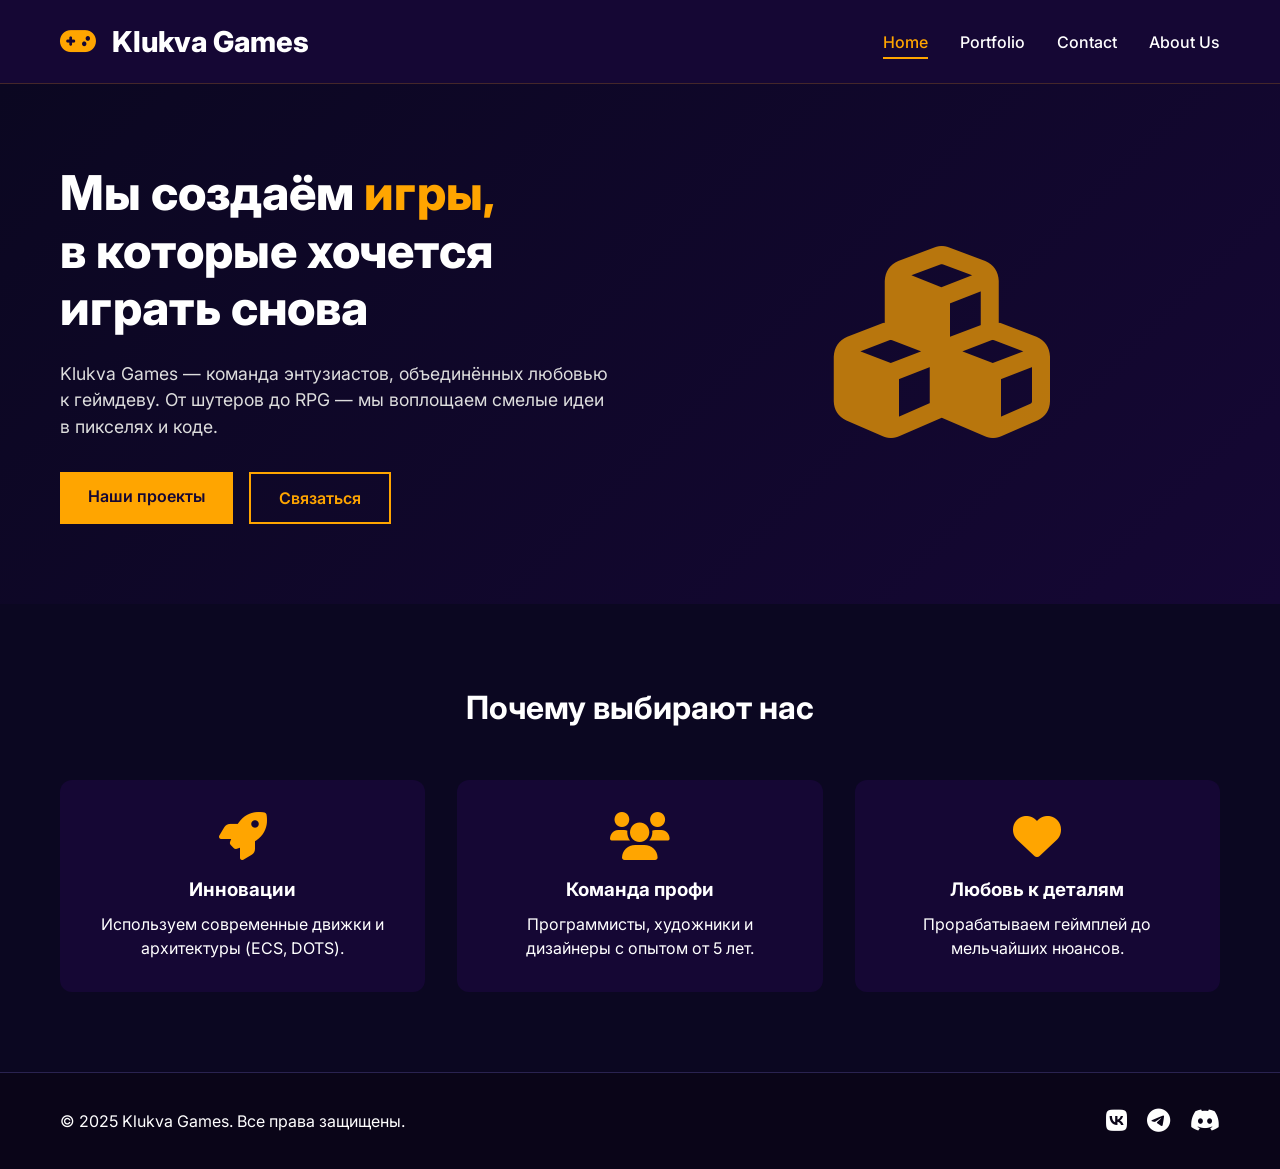
==== index.html @ 4b92cf93 "Add Maket" ====
<!DOCTYPE html>
<html lang="ru">
<head>
    <meta charset="UTF-8">
    <meta name="viewport" content="width=device-width, initial-scale=1.0">
    <title>Klukva Games | Разработка игр</title>
    <link rel="stylesheet" href="https://cdnjs.cloudflare.com/ajax/libs/font-awesome/6.0.0-beta3/css/all.min.css">
    <link href="https://fonts.googleapis.com/css2?family=Inter:wght@400;500;600;700;800&display=swap" rel="stylesheet">
    <link rel="stylesheet" href="style.css">
</head>
<body>
    <header>
        <div class="container header-container">
            <div class="logo">
                <i class="fas fa-gamepad"></i> Klukva Games
            </div>
            <nav>
                <ul>
                    <li><a href="index.html" class="active">Home</a></li>
                    <li><a href="portfolio.html">Portfolio</a></li>
                    <li><a href="contact.html">Contact</a></li>
                    <li><a href="about.html">About Us</a></li>
                </ul>
            </nav>
            <div class="mobile-menu">
                <i class="fas fa-bars"></i>
            </div>
        </div>
    </header>

    <main>
        <section id="hero">
            <div class="container hero-grid">
                <div class="hero-content">
                    <h1>Мы создаём <span>игры,</span><br>в которые хочется играть снова</h1>
                    <p>Klukva Games — команда энтузиастов, объединённых любовью к геймдеву. От шутеров до RPG — мы воплощаем смелые идеи в пикселях и коде.</p>
                    <div class="hero-buttons">
                        <a href="portfolio.html" class="btn btn-primary">Наши проекты</a>
                        <a href="contact.html" class="btn btn-secondary">Связаться</a>
                    </div>
                </div>
                <div class="hero-image">
                    <i class="fas fa-cubes"></i>
                </div>
            </div>
        </section>

        <section id="features">
            <div class="container">
                <h2>Почему выбирают нас</h2>
                <div class="features-grid">
                    <div class="feature-card">
                        <i class="fas fa-rocket"></i>
                        <h3>Инновации</h3>
                        <p>Используем современные движки и архитектуры (ECS, DOTS).</p>
                    </div>
                    <div class="feature-card">
                        <i class="fas fa-users"></i>
                        <h3>Команда профи</h3>
                        <p>Программисты, художники и дизайнеры с опытом от 5 лет.</p>
                    </div>
                    <div class="feature-card">
                        <i class="fas fa-heart"></i>
                        <h3>Любовь к деталям</h3>
                        <p>Прорабатываем геймплей до мельчайших нюансов.</p>
                    </div>
                </div>
            </div>
        </section>
    </main>

    <footer>
        <div class="container">
            <p>&copy; 2025 Klukva Games. Все права защищены.</p>
            <div class="social">
                <a href="#"><i class="fab fa-vk"></i></a>
                <a href="#"><i class="fab fa-telegram"></i></a>
                <a href="#"><i class="fab fa-discord"></i></a>
            </div>
        </div>
    </footer>

    <script>
        // Мобильное меню (простое переключение)
        const menuBtn = document.querySelector('.mobile-menu');
        const navUl = document.querySelector('nav ul');
        menuBtn.addEventListener('click', () => {
            navUl.classList.toggle('show');
        });
    </script>
</body>
</html>
---- style.css ----
/* ========== Базовые настройки ========== */
* {
    margin: 0;
    padding: 0;
    box-sizing: border-box;
}

body {
    font-family: 'Inter', sans-serif;
    background-color: #0B0721;
    color: #fff;
    line-height: 1.5;
}

.container {
    max-width: 1200px;
    margin: 0 auto;
    padding: 0 20px;
}

/* ========== Хедер и навигация ========== */
header {
    background-color: #150734;
    padding: 20px 0;
    position: sticky;
    top: 0;
    z-index: 100;
    border-bottom: 1px solid rgba(255, 165, 0, 0.2);
}

.header-container {
    display: flex;
    justify-content: space-between;
    align-items: center;
    flex-wrap: wrap;
}

.logo {
    font-size: 1.8rem;
    font-weight: 800;
    color: #fff;
}

.logo i {
    color: #FFA500;
    margin-right: 10px;
}

nav ul {
    display: flex;
    list-style: none;
    gap: 2rem;
}

nav ul li a {
    color: #fff;
    text-decoration: none;
    font-weight: 500;
    transition: 0.3s;
    padding-bottom: 5px;
    border-bottom: 2px solid transparent;
}

nav ul li a:hover,
nav ul li a.active {
    color: #FFA500;
    border-bottom-color: #FFA500;
}

.mobile-menu {
    display: none;
    font-size: 1.8rem;
    cursor: pointer;
    color: #FFA500;
}

/* ========== Кнопки ========== */
.btn {
    display: inline-block;
    padding: 12px 28px;
    border-radius: 0;
    font-weight: 600;
    text-decoration: none;
    transition: 0.3s;
    cursor: pointer;
    border: none;
}

.btn-primary {
    background-color: #FFA500;
    color: #150734;
}

.btn-primary:hover {
    background-color: #e69500;
    transform: translateY(-2px);
}

.btn-secondary {
    background-color: transparent;
    border: 2px solid #FFA500;
    color: #FFA500;
}

.btn-secondary:hover {
    background-color: #FFA500;
    color: #150734;
}

/* ========== Hero секция (Home) ========== */
#hero {
    padding: 80px 0;
    background: linear-gradient(135deg, #0B0721, #150734);
}

.hero-grid {
    display: grid;
    grid-template-columns: 1fr 1fr;
    align-items: center;
    gap: 3rem;
}

.hero-content h1 {
    font-size: 3rem;
    font-weight: 800;
    margin-bottom: 1.5rem;
    line-height: 1.2;
}

.hero-content h1 span {
    color: #FFA500;
}

.hero-content p {
    font-size: 1.1rem;
    color: #ddd;
    margin-bottom: 2rem;
}

.hero-buttons {
    display: flex;
    gap: 1rem;
}

.hero-image {
    text-align: center;
    font-size: 12rem;
    color: #FFA500;
    opacity: 0.7;
}

/* ========== Преимущества (Home) ========== */
#features {
    padding: 80px 0;
    background-color: #0B0721;
}

#features h2 {
    text-align: center;
    font-size: 2rem;
    margin-bottom: 3rem;
    color: #fff;
}

.features-grid {
    display: grid;
    grid-template-columns: repeat(auto-fit, minmax(250px, 1fr));
    gap: 2rem;
}

.feature-card {
    background-color: #150734;
    padding: 2rem;
    text-align: center;
    border-radius: 12px;
    transition: 0.3s;
}

.feature-card i {
    font-size: 3rem;
    color: #FFA500;
    margin-bottom: 1rem;
}

.feature-card h3 {
    margin-bottom: 0.5rem;
}

/* ========== Портфолио (сетка карточек) ========== */
#portfolio {
    padding: 80px 0;
}

.section-title {
    text-align: center;
    font-size: 2.5rem;
    margin-bottom: 1rem;
    color: #fff;
}

.section-subtitle {
    text-align: center;
    color: #ccc;
    margin-bottom: 3rem;
}

.portfolio-grid {
    display: grid;
    grid-template-columns: repeat(auto-fill, minmax(300px, 1fr));
    gap: 2rem;
}

.game-card {
    background-color: #150734;
    border-radius: 12px;
    overflow: hidden;
    transition: transform 0.3s, box-shadow 0.3s;
    box-shadow: 0 10px 20px rgba(0,0,0,0.3);
}

.game-card:hover {
    transform: translateY(-8px);
    box-shadow: 0 20px 30px rgba(0,0,0,0.5);
}

.card-img {
    height: 200px;
    display: flex;
    align-items: center;
    justify-content: center;
    font-size: 4rem;
    color: #FFA500;
    background-size: cover;
}

.card-content {
    padding: 1.5rem;
}

.card-content h3 {
    font-size: 1.4rem;
    margin-bottom: 0.75rem;
    color: #FFA500;
}

.card-content p {
    color: #ddd;
    font-size: 0.95rem;
}

/* ========== Страница контактов ========== */
#contact-page {
    padding: 80px 0;
}

.contact-grid {
    display: grid;
    grid-template-columns: 1fr 1fr;
    gap: 3rem;
    background-color: #150734;
    padding: 2rem;
    border-radius: 20px;
}

.contact-info h2 {
    font-size: 1.8rem;
    margin-bottom: 1rem;
}

.contact-info p {
    margin-bottom: 2rem;
    color: #ccc;
}

.contact-details {
    display: flex;
    flex-direction: column;
    gap: 1.5rem;
}

.contact-item {
    display: flex;
    align-items: center;
    gap: 1rem;
    font-size: 1.1rem;
}

.contact-item i {
    font-size: 1.5rem;
    color: #FFA500;
    width: 30px;
}

.contact-form form {
    display: flex;
    flex-direction: column;
    gap: 1rem;
}

.contact-form input,
.contact-form textarea {
    background-color: #0B0721;
    border: 1px solid #2a2350;
    padding: 12px;
    color: #fff;
    border-radius: 8px;
    font-family: inherit;
}

.contact-form input:focus,
.contact-form textarea:focus {
    outline: none;
    border-color: #FFA500;
}

.contact-form button {
    align-self: flex-start;
}

/* ========== Страница About ========== */
#about {
    padding: 80px 0;
}

.about-content {
    display: grid;
    grid-template-columns: 1fr 1fr;
    gap: 3rem;
    align-items: center;
}

.about-text h2 {
    font-size: 2rem;
    margin-bottom: 1.5rem;
}

.about-text p {
    margin-bottom: 1.5rem;
    color: #ccc;
}

.team-values {
    display: flex;
    flex-wrap: wrap;
    gap: 1.5rem;
    margin-top: 2rem;
}

.value {
    display: flex;
    align-items: center;
    gap: 0.5rem;
    background-color: #150734;
    padding: 0.5rem 1rem;
    border-radius: 40px;
}

.value i {
    color: #FFA500;
}

.about-image {
    text-align: center;
    font-size: 10rem;
    color: #FFA500;
    opacity: 0.6;
}

/* ========== Footer ========== */
footer {
    background-color: #0a0518;
    padding: 30px 0;
    text-align: center;
    border-top: 1px solid #2a2350;
}

footer .container {
    display: flex;
    justify-content: space-between;
    align-items: center;
    flex-wrap: wrap;
    gap: 1rem;
}

.social a {
    color: #fff;
    font-size: 1.5rem;
    margin-left: 1rem;
    transition: 0.3s;
}

.social a:hover {
    color: #FFA500;
}

/* ========== Адаптивность ========== */
@media (max-width: 768px) {
    .hero-grid, .contact-grid, .about-content {
        grid-template-columns: 1fr;
    }
    
    .hero-content h1 {
        font-size: 2.2rem;
    }
    
    .hero-image {
        font-size: 6rem;
    }
    
    nav ul {
        display: none;
        flex-direction: column;
        position: absolute;
        top: 70px;
        left: 0;
        width: 100%;
        background-color: #150734;
        padding: 1rem 0;
        text-align: center;
        border-bottom: 1px solid #FFA500;
    }
    
    nav ul.show {
        display: flex;
    }
    
    .mobile-menu {
        display: block;
    }
    
    .portfolio-grid {
        grid-template-columns: 1fr;
    }
    
    .btn {
        padding: 8px 20px;
    }
}

@media (min-width: 769px) and (max-width: 1024px) {
    .portfolio-grid {
        grid-template-columns: repeat(2, 1fr);
    }
}
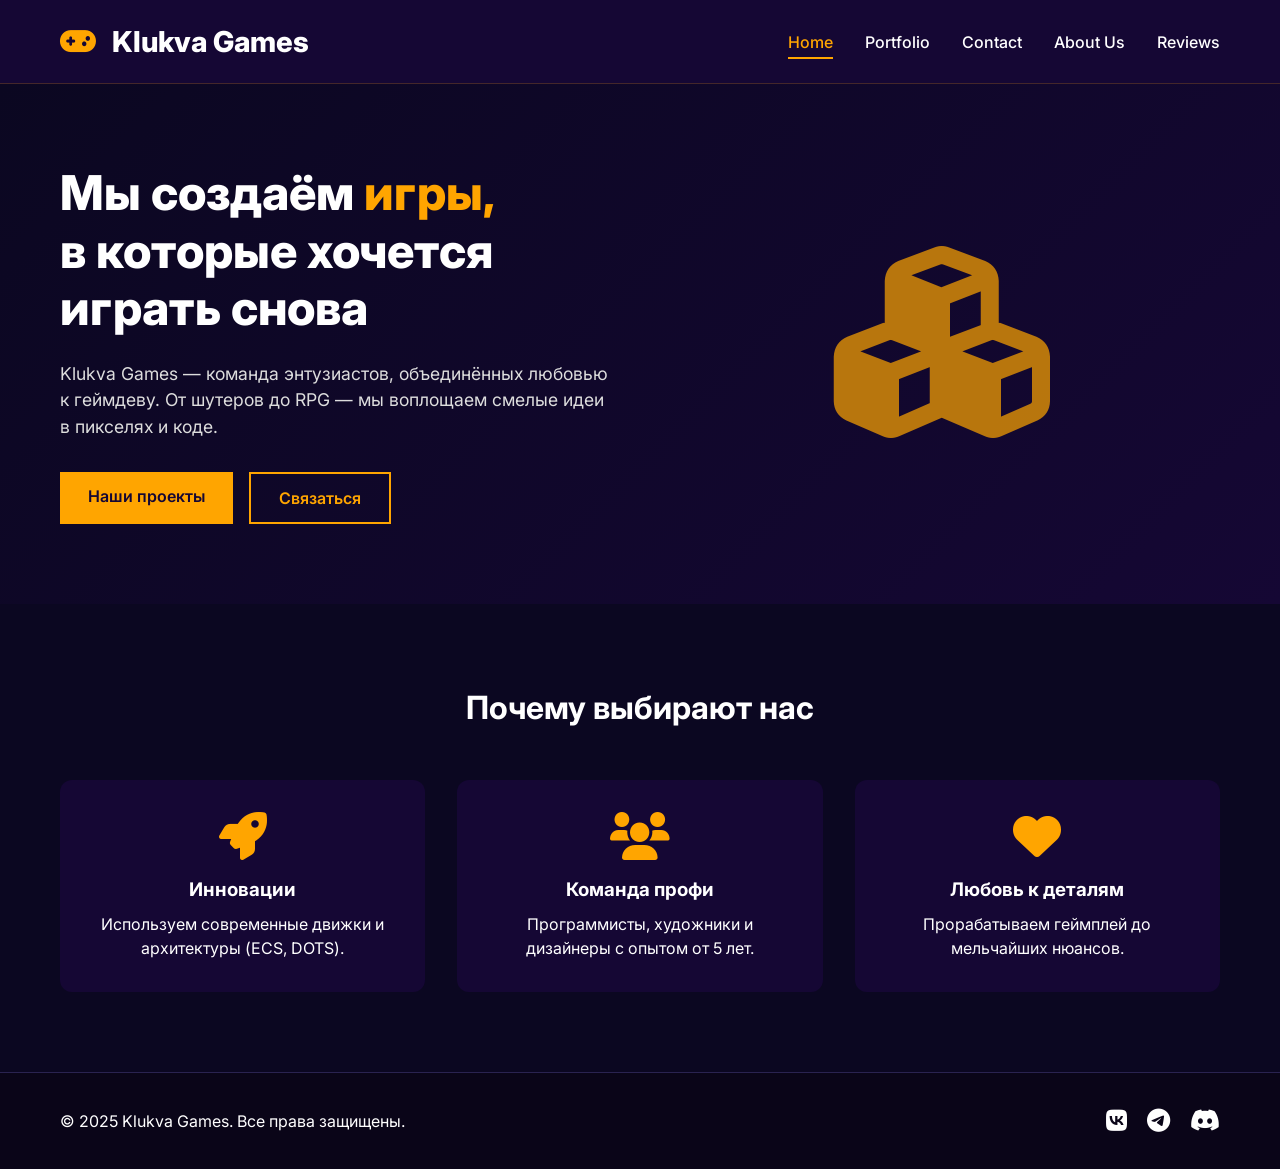
==== commit b7941fd3: "add reviews in main page" ====
--- a/index.html
+++ b/index.html
@@ -20,6 +20,7 @@
                     <li><a href="portfolio.html">Portfolio</a></li>
                     <li><a href="contact.html">Contact</a></li>
                     <li><a href="about.html">About Us</a></li>
+                    <li><a href="reviews.html">Reviews</a></li>
                 </ul>
             </nav>
             <div class="mobile-menu">
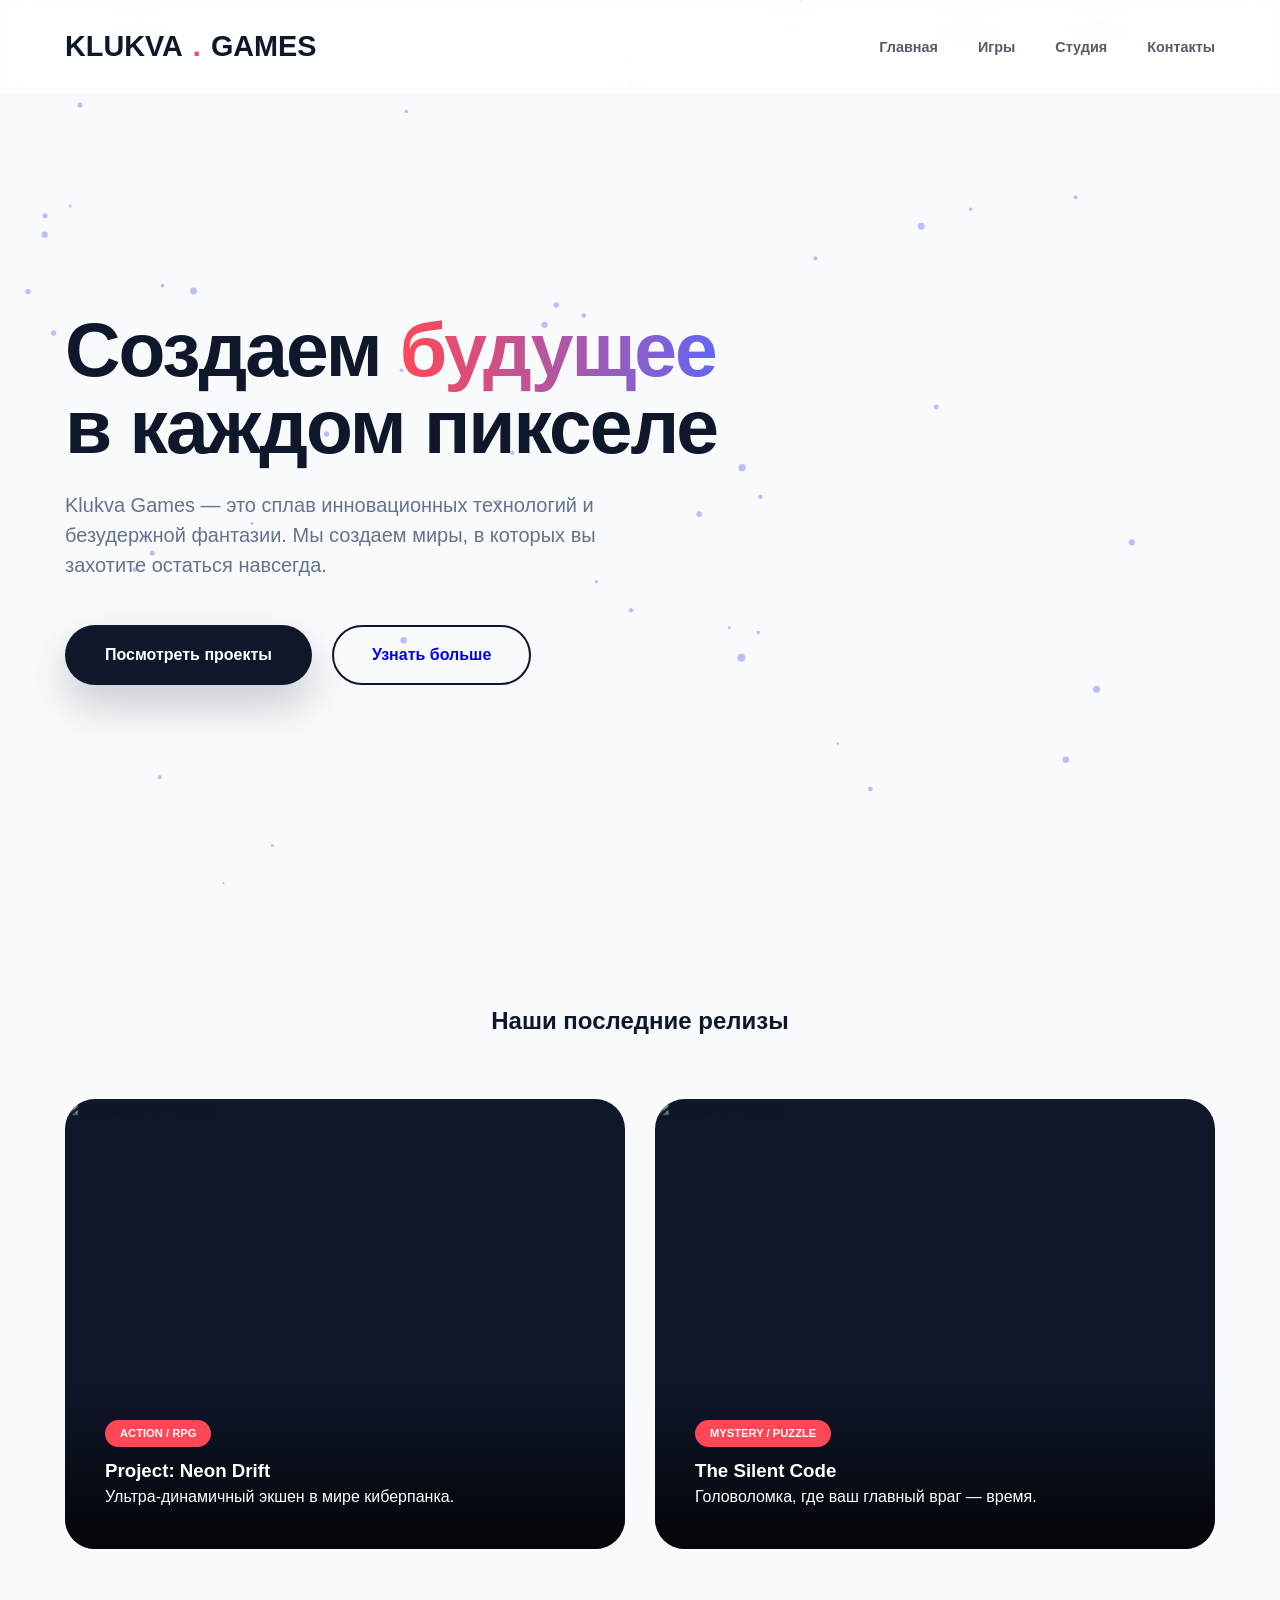
==== commit 476795c2: "update main page" ====
--- a/index.html
+++ b/index.html
@@ -3,29 +3,130 @@
 <head>
     <meta charset="UTF-8">
     <meta name="viewport" content="width=device-width, initial-scale=1.0">
-    <title>Klukva Games | Разработка игр</title>
-    <link rel="stylesheet" href="https://cdnjs.cloudflare.com/ajax/libs/font-awesome/6.0.0-beta3/css/all.min.css">
-    <link href="https://fonts.googleapis.com/css2?family=Inter:wght@400;500;600;700;800&display=swap" rel="stylesheet">
-    <link rel="stylesheet" href="style.css">
+    <title>Klukva Games | Геймдев нового поколения</title>
+    
+    <link rel="stylesheet" href="https://cloudflare.com">
+    <link href="https://googleapis.com" rel="stylesheet">
+    
+    <style>
+        :root {
+            --primary: #ff4757;
+            --dark: #0f172a;
+            --accent: #6366f1;
+            --text-gray: #64748b;
+            --white: #ffffff;
+            --card-bg: rgba(255, 255, 255, 0.8);
+            --transition: all 0.5s cubic-bezier(0.4, 0, 0.2, 1);
+        }
+
+        * { box-sizing: border-box; margin: 0; padding: 0; scroll-behavior: smooth; }
+        
+        body {
+            font-family: 'Inter', sans-serif;
+            color: var(--dark);
+            background-color: #f8fafc;
+            overflow-x: hidden;
+            line-height: 1.5;
+        }
+
+        /* --- Animated Background --- */
+        #bg-canvas {
+            position: fixed; top: 0; left: 0; width: 100%; height: 100%;
+            z-index: -1; opacity: 0.4; pointer-events: none;
+        }
+
+        .container { max-width: 1200px; margin: 0 auto; padding: 0 25px; }
+
+        /* --- Header --- */
+        header { 
+            padding: 25px 0; position: sticky; top: 0; z-index: 1000;
+            background: rgba(255, 255, 255, 0.7); backdrop-filter: blur(15px);
+            transition: var(--transition);
+        }
+        header.scrolled { padding: 15px 0; box-shadow: 0 10px 30px rgba(0,0,0,0.05); }
+
+        .header-container { display: flex; justify-content: space-between; align-items: center; }
+        .logo { 
+            font-weight: 900; font-size: 1.8rem; color: var(--dark); 
+            display: flex; align-items: center; gap: 10px; text-transform: uppercase;
+        }
+        .logo span { color: var(--primary); }
+
+        nav ul { display: flex; list-style: none; gap: 40px; }
+        nav a { 
+            text-decoration: none; color: var(--dark); font-weight: 600; 
+            font-size: 0.9rem; transition: var(--transition); opacity: 0.7;
+        }
+        nav a:hover { opacity: 1; color: var(--primary); }
+
+        /* --- Hero Section --- */
+        #hero { min-height: 90vh; display: flex; align-items: center; padding: 60px 0; }
+        .hero-grid { display: grid; grid-template-columns: 1.2fr 0.8fr; align-items: center; gap: 40px; }
+
+        h1 { font-size: clamp(3rem, 6vw, 5rem); font-weight: 900; line-height: 1; letter-spacing: -2px; margin-bottom: 25px; }
+        h1 span { 
+            background: linear-gradient(90deg, var(--primary), var(--accent));
+            -webkit-background-clip: text; -webkit-text-fill-color: transparent;
+        }
+        
+        .hero-content p { font-size: 1.25rem; color: var(--text-gray); margin-bottom: 45px; max-width: 600px; }
+        
+        .btn-group { display: flex; gap: 20px; }
+        .btn { 
+            padding: 18px 40px; border-radius: 50px; text-decoration: none; font-weight: 700;
+            transition: var(--transition); text-align: center;
+        }
+        .btn-primary { background: var(--dark); color: var(--white); box-shadow: 0 20px 40px rgba(15, 23, 42, 0.2); }
+        .btn-primary:hover { transform: translateY(-5px); background: var(--primary); box-shadow: 0 20px 40px rgba(255, 71, 87, 0.3); }
+
+        /* --- Games Showcase --- */
+        #games { padding: 100px 0; }
+        .section-header { margin-bottom: 60px; text-align: center; }
+        .games-grid { display: grid; grid-template-columns: repeat(auto-fit, minmax(350px, 1fr)); gap: 30px; }
+        
+        .game-card { 
+            position: relative; border-radius: 30px; overflow: hidden; height: 450px;
+            background: var(--dark); cursor: pointer;
+        }
+        .game-card img { 
+            width: 100%; height: 100%; object-fit: cover; opacity: 0.6; 
+            transition: var(--transition); transform: scale(1.05);
+        }
+        .game-card:hover img { transform: scale(1.1); opacity: 0.4; }
+        
+        .game-info { 
+            position: absolute; bottom: 0; left: 0; width: 100%; padding: 40px;
+            background: linear-gradient(transparent, rgba(0,0,0,0.8)); color: var(--white);
+        }
+        .game-tag { background: var(--primary); padding: 5px 15px; border-radius: 20px; font-size: 0.7rem; text-transform: uppercase; font-weight: 800; margin-bottom: 10px; display: inline-block; }
+
+        /* --- Reveal Animation --- */
+        .reveal { opacity: 0; transform: translateY(50px); transition: 1s all ease; }
+        .reveal.active { opacity: 1; transform: translateY(0); }
+
+        /* --- Mobile --- */
+        @media (max-width: 992px) {
+            .hero-grid { grid-template-columns: 1fr; text-align: center; }
+            .btn-group { justify-content: center; }
+            .hero-image { display: none; }
+        }
+    </style>
 </head>
 <body>
-    <header>
+
+    <canvas id="bg-canvas"></canvas>
+
+    <header id="main-header">
         <div class="container header-container">
-            <div class="logo">
-                <i class="fas fa-gamepad"></i> Klukva Games
-            </div>
+            <div class="logo">Klukva<span>.</span>Games</div>
             <nav>
                 <ul>
-                    <li><a href="index.html" class="active">Home</a></li>
-                    <li><a href="portfolio.html">Portfolio</a></li>
-                    <li><a href="contact.html">Contact</a></li>
-                    <li><a href="about.html">About Us</a></li>
-                    <li><a href="reviews.html">Reviews</a></li>
+                    <li><a href="#hero">Главная</a></li>
+                    <li><a href="#games">Игры</a></li>
+                    <li><a href="#">Студия</a></li>
+                    <li><a href="#">Контакты</a></li>
                 </ul>
             </nav>
-            <div class="mobile-menu">
-                <i class="fas fa-bars"></i>
-            </div>
         </div>
     </header>
 
@@ -33,61 +134,103 @@
         <section id="hero">
             <div class="container hero-grid">
                 <div class="hero-content">
-                    <h1>Мы создаём <span>игры,</span><br>в которые хочется играть снова</h1>
-                    <p>Klukva Games — команда энтузиастов, объединённых любовью к геймдеву. От шутеров до RPG — мы воплощаем смелые идеи в пикселях и коде.</p>
-                    <div class="hero-buttons">
-                        <a href="portfolio.html" class="btn btn-primary">Наши проекты</a>
-                        <a href="contact.html" class="btn btn-secondary">Связаться</a>
+                    <h1 class="reveal active">Создаем <span>будущее</span> в каждом пикселе</h1>
+                    <p class="reveal active" style="transition-delay: 0.2s;">
+                        Klukva Games — это сплав инновационных технологий и безудержной фантазии. Мы создаем миры, в которых вы захотите остаться навсегда.
+                    </p>
+                    <div class="btn-group reveal active" style="transition-delay: 0.4s;">
+                        <a href="#games" class="btn btn-primary">Посмотреть проекты</a>
+                        <a href="#" class="btn btn-secondary" style="border: 2px solid #0f172a; padding: 16px 38px;">Узнать больше</a>
                     </div>
                 </div>
-                <div class="hero-image">
-                    <i class="fas fa-cubes"></i>
+                <div class="hero-image reveal active" style="transition-delay: 0.6s;">
+                    <!-- Здесь может быть 3D модель или эффектная иллюстрация -->
+                    <i class="fas fa-rocket" style="font-size: 15rem; color: var(--dark); opacity: 0.05;"></i>
                 </div>
             </div>
         </section>
 
-        <section id="features">
+        <section id="games">
             <div class="container">
-                <h2>Почему выбирают нас</h2>
-                <div class="features-grid">
-                    <div class="feature-card">
-                        <i class="fas fa-rocket"></i>
-                        <h3>Инновации</h3>
-                        <p>Используем современные движки и архитектуры (ECS, DOTS).</p>
+                <div class="section-header reveal">
+                    <h2>Наши последние релизы</h2>
+                </div>
+                <div class="games-grid">
+                    <!-- Игра 1 -->
+                    <div class="game-card reveal">
+                        <img src="https://unsplash.com" alt="Cyberpunk Project">
+                        <div class="game-info">
+                            <span class="game-tag">Action / RPG</span>
+                            <h3>Project: Neon Drift</h3>
+                            <p>Ультра-динамичный экшен в мире киберпанка.</p>
+                        </div>
                     </div>
-                    <div class="feature-card">
-                        <i class="fas fa-users"></i>
-                        <h3>Команда профи</h3>
-                        <p>Программисты, художники и дизайнеры с опытом от 5 лет.</p>
-                    </div>
-                    <div class="feature-card">
-                        <i class="fas fa-heart"></i>
-                        <h3>Любовь к деталям</h3>
-                        <p>Прорабатываем геймплей до мельчайших нюансов.</p>
+                    <!-- Игра 2 -->
+                    <div class="game-card reveal" style="transition-delay: 0.2s;">
+                        <img src="https://unsplash.com" alt="Mystery Project">
+                        <div class="game-info">
+                            <span class="game-tag">Mystery / Puzzle</span>
+                            <h3>The Silent Code</h3>
+                            <p>Головоломка, где ваш главный враг — время.</p>
+                        </div>
                     </div>
                 </div>
             </div>
         </section>
     </main>
 
-    <footer>
-        <div class="container">
-            <p>&copy; 2025 Klukva Games. Все права защищены.</p>
-            <div class="social">
-                <a href="#"><i class="fab fa-vk"></i></a>
-                <a href="#"><i class="fab fa-telegram"></i></a>
-                <a href="#"><i class="fab fa-discord"></i></a>
-            </div>
-        </div>
-    </footer>
-
     <script>
-        // Мобильное меню (простое переключение)
-        const menuBtn = document.querySelector('.mobile-menu');
-        const navUl = document.querySelector('nav ul');
-        menuBtn.addEventListener('click', () => {
-            navUl.classList.toggle('show');
+        // Эффект появления при скролле
+        const observer = new IntersectionObserver((entries) => {
+            entries.forEach(entry => {
+                if (entry.isIntersecting) entry.target.classList.add('active');
+            });
+        }, { threshold: 0.1 });
+
+        document.querySelectorAll('.reveal').forEach(el => observer.observe(el));
+
+        // Эффект шапки при скролле
+        window.addEventListener('scroll', () => {
+            const header = document.getElementById('main-header');
+            if (window.scrollY > 50) header.classList.add('scrolled');
+            else header.classList.remove('scrolled');
         });
+
+        // Простой интерактивный фон (Canvas)
+        const canvas = document.getElementById('bg-canvas');
+        const ctx = canvas.getContext('2d');
+        let dots = [];
+
+        function initCanvas() {
+            canvas.width = window.innerWidth;
+            canvas.height = window.innerHeight;
+            dots = [];
+            for (let i = 0; i < 50; i++) {
+                dots.push({
+                    x: Math.random() * canvas.width,
+                    y: Math.random() * canvas.height,
+                    size: Math.random() * 3 + 1,
+                    speed: Math.random() * 0.5 + 0.2
+                });
+            }
+        }
+
+        function draw() {
+            ctx.clearRect(0, 0, canvas.width, canvas.height);
+            ctx.fillStyle = '#6366f1';
+            dots.forEach(dot => {
+                ctx.beginPath();
+                ctx.arc(dot.x, dot.y, dot.size, 0, Math.PI * 2);
+                ctx.fill();
+                dot.y -= dot.speed;
+                if (dot.y < -10) dot.y = canvas.height + 10;
+            });
+            requestAnimationFrame(draw);
+        }
+
+        window.addEventListener('resize', initCanvas);
+        initCanvas();
+        draw();
     </script>
 </body>
-</html>+</html>
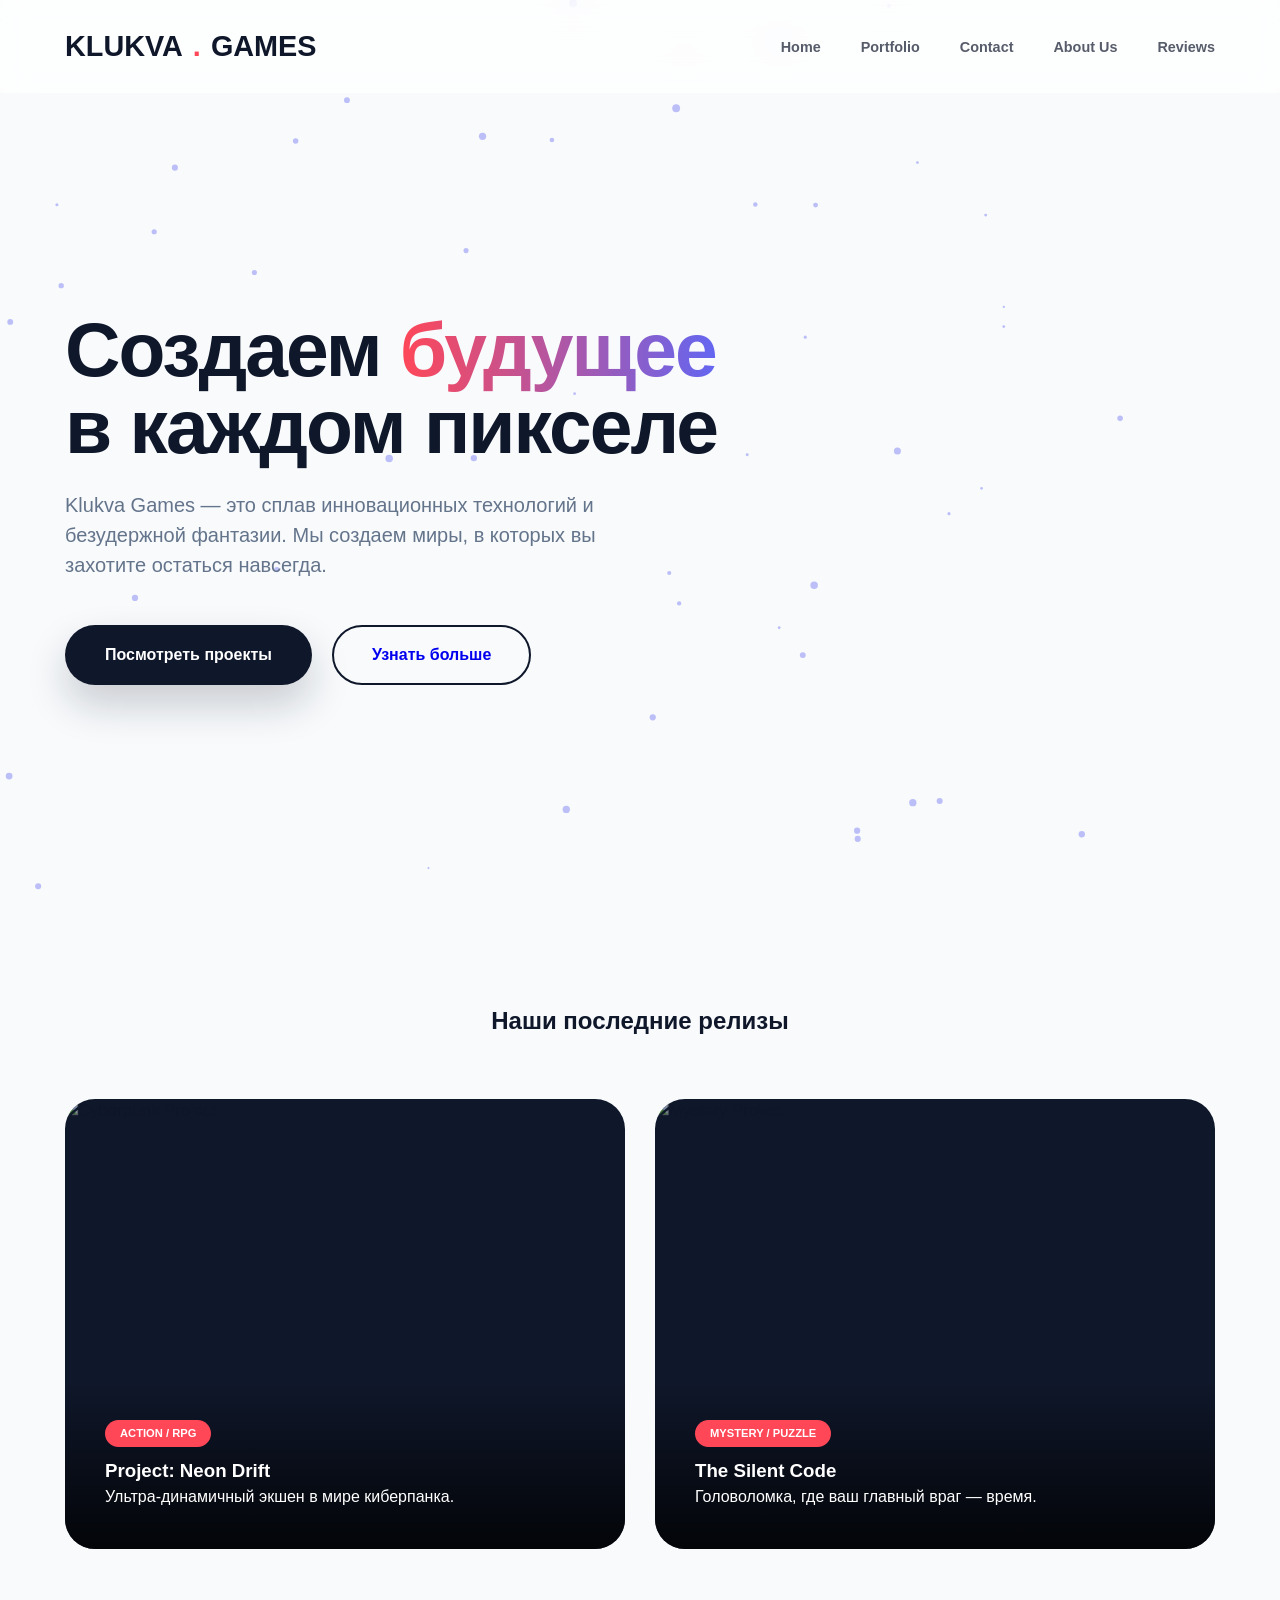
==== commit 08dfefef: "Merge branch 'feature/main_page'" ====
--- a/index.html
+++ b/index.html
@@ -121,10 +121,11 @@
             <div class="logo">Klukva<span>.</span>Games</div>
             <nav>
                 <ul>
-                    <li><a href="#hero">Главная</a></li>
-                    <li><a href="#games">Игры</a></li>
-                    <li><a href="#">Студия</a></li>
-                    <li><a href="#">Контакты</a></li>
+                    <li><a href="index.html" class="active">Home</a></li>
+                    <li><a href="portfolio.html">Portfolio</a></li>
+                    <li><a href="contact.html">Contact</a></li>
+                    <li><a href="about.html">About Us</a></li>
+                    <li><a href="reviews.html">Reviews</a></li>
                 </ul>
             </nav>
         </div>
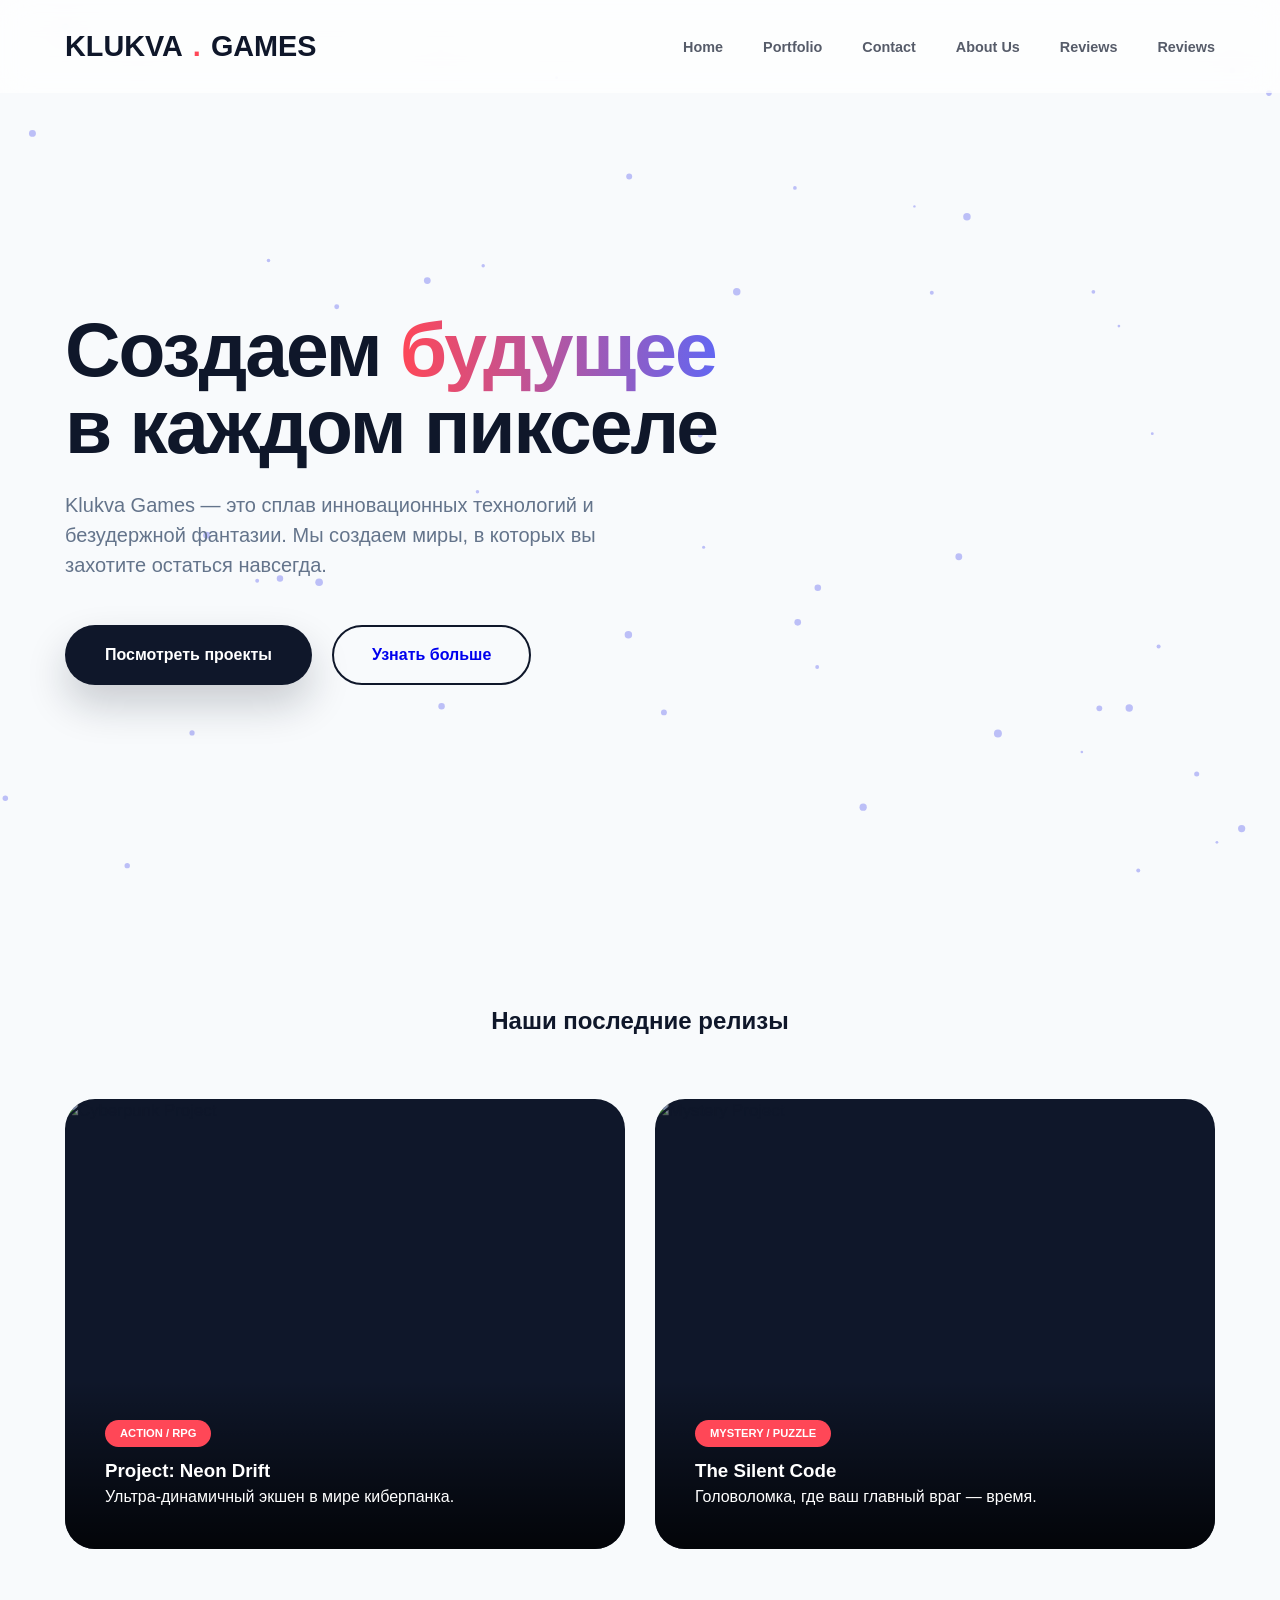
==== commit 8099d091: "Update headers links" ====
--- a/index.html
+++ b/index.html
@@ -126,6 +126,7 @@
                     <li><a href="contact.html">Contact</a></li>
                     <li><a href="about.html">About Us</a></li>
                     <li><a href="reviews.html">Reviews</a></li>
+                    <li><a href="price.html">Reviews</a></li>
                 </ul>
             </nav>
         </div>
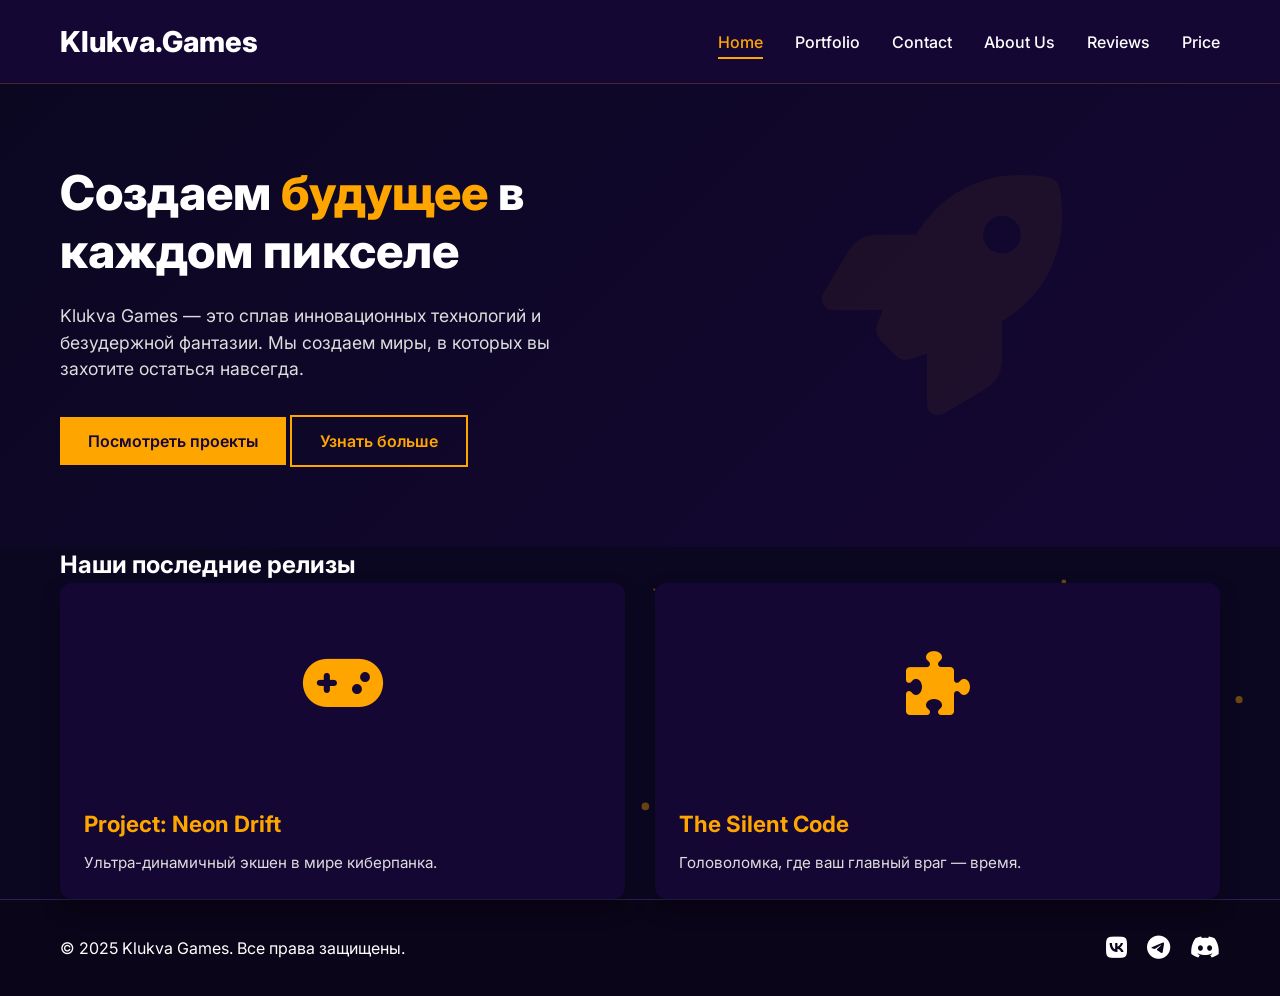
==== commit babed022: "Update All" ====
--- a/index.html
+++ b/index.html
@@ -4,113 +4,9 @@
     <meta charset="UTF-8">
     <meta name="viewport" content="width=device-width, initial-scale=1.0">
     <title>Klukva Games | Геймдев нового поколения</title>
-    
-    <link rel="stylesheet" href="https://cloudflare.com">
-    <link href="https://googleapis.com" rel="stylesheet">
-    
-    <style>
-        :root {
-            --primary: #ff4757;
-            --dark: #0f172a;
-            --accent: #6366f1;
-            --text-gray: #64748b;
-            --white: #ffffff;
-            --card-bg: rgba(255, 255, 255, 0.8);
-            --transition: all 0.5s cubic-bezier(0.4, 0, 0.2, 1);
-        }
-
-        * { box-sizing: border-box; margin: 0; padding: 0; scroll-behavior: smooth; }
-        
-        body {
-            font-family: 'Inter', sans-serif;
-            color: var(--dark);
-            background-color: #f8fafc;
-            overflow-x: hidden;
-            line-height: 1.5;
-        }
-
-        /* --- Animated Background --- */
-        #bg-canvas {
-            position: fixed; top: 0; left: 0; width: 100%; height: 100%;
-            z-index: -1; opacity: 0.4; pointer-events: none;
-        }
-
-        .container { max-width: 1200px; margin: 0 auto; padding: 0 25px; }
-
-        /* --- Header --- */
-        header { 
-            padding: 25px 0; position: sticky; top: 0; z-index: 1000;
-            background: rgba(255, 255, 255, 0.7); backdrop-filter: blur(15px);
-            transition: var(--transition);
-        }
-        header.scrolled { padding: 15px 0; box-shadow: 0 10px 30px rgba(0,0,0,0.05); }
-
-        .header-container { display: flex; justify-content: space-between; align-items: center; }
-        .logo { 
-            font-weight: 900; font-size: 1.8rem; color: var(--dark); 
-            display: flex; align-items: center; gap: 10px; text-transform: uppercase;
-        }
-        .logo span { color: var(--primary); }
-
-        nav ul { display: flex; list-style: none; gap: 40px; }
-        nav a { 
-            text-decoration: none; color: var(--dark); font-weight: 600; 
-            font-size: 0.9rem; transition: var(--transition); opacity: 0.7;
-        }
-        nav a:hover { opacity: 1; color: var(--primary); }
-
-        /* --- Hero Section --- */
-        #hero { min-height: 90vh; display: flex; align-items: center; padding: 60px 0; }
-        .hero-grid { display: grid; grid-template-columns: 1.2fr 0.8fr; align-items: center; gap: 40px; }
-
-        h1 { font-size: clamp(3rem, 6vw, 5rem); font-weight: 900; line-height: 1; letter-spacing: -2px; margin-bottom: 25px; }
-        h1 span { 
-            background: linear-gradient(90deg, var(--primary), var(--accent));
-            -webkit-background-clip: text; -webkit-text-fill-color: transparent;
-        }
-        
-        .hero-content p { font-size: 1.25rem; color: var(--text-gray); margin-bottom: 45px; max-width: 600px; }
-        
-        .btn-group { display: flex; gap: 20px; }
-        .btn { 
-            padding: 18px 40px; border-radius: 50px; text-decoration: none; font-weight: 700;
-            transition: var(--transition); text-align: center;
-        }
-        .btn-primary { background: var(--dark); color: var(--white); box-shadow: 0 20px 40px rgba(15, 23, 42, 0.2); }
-        .btn-primary:hover { transform: translateY(-5px); background: var(--primary); box-shadow: 0 20px 40px rgba(255, 71, 87, 0.3); }
-
-        /* --- Games Showcase --- */
-        #games { padding: 100px 0; }
-        .section-header { margin-bottom: 60px; text-align: center; }
-        .games-grid { display: grid; grid-template-columns: repeat(auto-fit, minmax(350px, 1fr)); gap: 30px; }
-        
-        .game-card { 
-            position: relative; border-radius: 30px; overflow: hidden; height: 450px;
-            background: var(--dark); cursor: pointer;
-        }
-        .game-card img { 
-            width: 100%; height: 100%; object-fit: cover; opacity: 0.6; 
-            transition: var(--transition); transform: scale(1.05);
-        }
-        .game-card:hover img { transform: scale(1.1); opacity: 0.4; }
-        
-        .game-info { 
-            position: absolute; bottom: 0; left: 0; width: 100%; padding: 40px;
-            background: linear-gradient(transparent, rgba(0,0,0,0.8)); color: var(--white);
-        }
-        .game-tag { background: var(--primary); padding: 5px 15px; border-radius: 20px; font-size: 0.7rem; text-transform: uppercase; font-weight: 800; margin-bottom: 10px; display: inline-block; }
-
-        /* --- Reveal Animation --- */
-        .reveal { opacity: 0; transform: translateY(50px); transition: 1s all ease; }
-        .reveal.active { opacity: 1; transform: translateY(0); }
-
-        /* --- Mobile --- */
-        @media (max-width: 992px) {
-            .hero-grid { grid-template-columns: 1fr; text-align: center; }
-            .btn-group { justify-content: center; }
-            .hero-image { display: none; }
-        }
-    </style>
+    <link rel="stylesheet" href="https://cdnjs.cloudflare.com/ajax/libs/font-awesome/6.0.0-beta3/css/all.min.css">
+    <link href="https://fonts.googleapis.com/css2?family=Inter:wght@400;500;600;700;800&display=swap" rel="stylesheet">
+    <link rel="stylesheet" href="style.css">
 </head>
 <body>
 
@@ -126,9 +22,12 @@
                     <li><a href="contact.html">Contact</a></li>
                     <li><a href="about.html">About Us</a></li>
                     <li><a href="reviews.html">Reviews</a></li>
-                    <li><a href="price.html">Reviews</a></li>
+                    <li><a href="price.html">Price</a></li>
                 </ul>
             </nav>
+            <div class="mobile-menu">
+                <i class="fas fa-bars"></i>
+            </div>
         </div>
     </header>
 
@@ -142,11 +41,10 @@
                     </p>
                     <div class="btn-group reveal active" style="transition-delay: 0.4s;">
                         <a href="#games" class="btn btn-primary">Посмотреть проекты</a>
-                        <a href="#" class="btn btn-secondary" style="border: 2px solid #0f172a; padding: 16px 38px;">Узнать больше</a>
+                        <a href="#" class="btn btn-secondary">Узнать больше</a>
                     </div>
                 </div>
                 <div class="hero-image reveal active" style="transition-delay: 0.6s;">
-                    <!-- Здесь может быть 3D модель или эффектная иллюстрация -->
                     <i class="fas fa-rocket" style="font-size: 15rem; color: var(--dark); opacity: 0.05;"></i>
                 </div>
             </div>
@@ -157,21 +55,17 @@
                 <div class="section-header reveal">
                     <h2>Наши последние релизы</h2>
                 </div>
-                <div class="games-grid">
-                    <!-- Игра 1 -->
+                <div class="games-grid" style="display: grid; grid-template-columns: repeat(auto-fit, minmax(350px, 1fr)); gap: 30px;">
                     <div class="game-card reveal">
-                        <img src="https://unsplash.com" alt="Cyberpunk Project">
-                        <div class="game-info">
-                            <span class="game-tag">Action / RPG</span>
+                        <div class="card-img" style="background: #150734;"><i class="fas fa-gamepad"></i></div>
+                        <div class="card-content">
                             <h3>Project: Neon Drift</h3>
                             <p>Ультра-динамичный экшен в мире киберпанка.</p>
                         </div>
                     </div>
-                    <!-- Игра 2 -->
                     <div class="game-card reveal" style="transition-delay: 0.2s;">
-                        <img src="https://unsplash.com" alt="Mystery Project">
-                        <div class="game-info">
-                            <span class="game-tag">Mystery / Puzzle</span>
+                        <div class="card-img" style="background: #150734;"><i class="fas fa-puzzle-piece"></i></div>
+                        <div class="card-content">
                             <h3>The Silent Code</h3>
                             <p>Головоломка, где ваш главный враг — время.</p>
                         </div>
@@ -181,28 +75,44 @@
         </section>
     </main>
 
+    <footer>
+        <div class="container">
+            <p>&copy; 2025 Klukva Games. Все права защищены.</p>
+            <div class="social">
+                <a href="#"><i class="fab fa-vk"></i></a>
+                <a href="#"><i class="fab fa-telegram"></i></a>
+                <a href="#"><i class="fab fa-discord"></i></a>
+            </div>
+        </div>
+    </footer>
+
     <script>
+        // Мобильное меню
+        const menuBtn = document.querySelector('.mobile-menu');
+        const navUl = document.querySelector('nav ul');
+        menuBtn.addEventListener('click', () => {
+            navUl.classList.toggle('show');
+        });
+
         // Эффект появления при скролле
         const observer = new IntersectionObserver((entries) => {
             entries.forEach(entry => {
                 if (entry.isIntersecting) entry.target.classList.add('active');
             });
         }, { threshold: 0.1 });
-
         document.querySelectorAll('.reveal').forEach(el => observer.observe(el));
 
-        // Эффект шапки при скролле
+        // Скролл хедера
         window.addEventListener('scroll', () => {
             const header = document.getElementById('main-header');
             if (window.scrollY > 50) header.classList.add('scrolled');
             else header.classList.remove('scrolled');
         });
 
-        // Простой интерактивный фон (Canvas)
+        // Canvas фон
         const canvas = document.getElementById('bg-canvas');
         const ctx = canvas.getContext('2d');
         let dots = [];
-
         function initCanvas() {
             canvas.width = window.innerWidth;
             canvas.height = window.innerHeight;
@@ -216,10 +126,9 @@
                 });
             }
         }
-
         function draw() {
             ctx.clearRect(0, 0, canvas.width, canvas.height);
-            ctx.fillStyle = '#6366f1';
+            ctx.fillStyle = '#FFA500';
             dots.forEach(dot => {
                 ctx.beginPath();
                 ctx.arc(dot.x, dot.y, dot.size, 0, Math.PI * 2);
@@ -229,10 +138,9 @@
             });
             requestAnimationFrame(draw);
         }
-
         window.addEventListener('resize', initCanvas);
         initCanvas();
         draw();
     </script>
 </body>
-</html>
+</html>
--- a/style.css
+++ b/style.css
@@ -0,0 +1,687 @@
+/* ========== Базовые настройки ========== */
+* {
+    margin: 0;
+    padding: 0;
+    box-sizing: border-box;
+}
+
+body {
+    font-family: 'Inter', sans-serif;
+    background-color: #0B0721;
+    color: #fff;
+    line-height: 1.5;
+}
+
+.container {
+    max-width: 1200px;
+    margin: 0 auto;
+    padding: 0 20px;
+}
+
+/* ========== Хедер и навигация ========== */
+header {
+    background-color: #150734;
+    padding: 20px 0;
+    position: sticky;
+    top: 0;
+    z-index: 100;
+    border-bottom: 1px solid rgba(255, 165, 0, 0.2);
+    transition: all 0.3s ease;
+}
+
+/* Стиль для скролла (используется в index) */
+header.scrolled {
+    padding: 12px 0;
+    background-color: rgba(21, 7, 52, 0.95);
+    backdrop-filter: blur(10px);
+}
+
+.header-container {
+    display: flex;
+    justify-content: space-between;
+    align-items: center;
+    flex-wrap: wrap;
+}
+
+.logo {
+    font-size: 1.8rem;
+    font-weight: 800;
+    color: #fff;
+}
+
+.logo i {
+    color: #FFA500;
+    margin-right: 10px;
+}
+
+nav ul {
+    display: flex;
+    list-style: none;
+    gap: 2rem;
+}
+
+nav ul li a {
+    color: #fff;
+    text-decoration: none;
+    font-weight: 500;
+    transition: 0.3s;
+    padding-bottom: 5px;
+    border-bottom: 2px solid transparent;
+}
+
+nav ul li a:hover,
+nav ul li a.active {
+    color: #FFA500;
+    border-bottom-color: #FFA500;
+}
+
+.mobile-menu {
+    display: none;
+    font-size: 1.8rem;
+    cursor: pointer;
+    color: #FFA500;
+}
+
+/* ========== Кнопки ========== */
+.btn {
+    display: inline-block;
+    padding: 12px 28px;
+    border-radius: 0;
+    font-weight: 600;
+    text-decoration: none;
+    transition: 0.3s;
+    cursor: pointer;
+    border: none;
+}
+
+.btn-primary {
+    background-color: #FFA500;
+    color: #150734;
+}
+
+.btn-primary:hover {
+    background-color: #e69500;
+    transform: translateY(-2px);
+}
+
+.btn-secondary {
+    background-color: transparent;
+    border: 2px solid #FFA500;
+    color: #FFA500;
+}
+
+.btn-secondary:hover {
+    background-color: #FFA500;
+    color: #150734;
+}
+
+/* ========== Hero секция (Home) ========== */
+#hero {
+    padding: 80px 0;
+    background: linear-gradient(135deg, #0B0721, #150734);
+}
+
+.hero-grid {
+    display: grid;
+    grid-template-columns: 1fr 1fr;
+    align-items: center;
+    gap: 3rem;
+}
+
+.hero-content h1 {
+    font-size: 3rem;
+    font-weight: 800;
+    margin-bottom: 1.5rem;
+    line-height: 1.2;
+}
+
+.hero-content h1 span {
+    color: #FFA500;
+}
+
+.hero-content p {
+    font-size: 1.1rem;
+    color: #ddd;
+    margin-bottom: 2rem;
+}
+
+.hero-buttons {
+    display: flex;
+    gap: 1rem;
+}
+
+.hero-image {
+    text-align: center;
+    font-size: 12rem;
+    color: #FFA500;
+    opacity: 0.7;
+}
+
+/* ========== Преимущества (Home) ========== */
+#features {
+    padding: 80px 0;
+    background-color: #0B0721;
+}
+
+#features h2 {
+    text-align: center;
+    font-size: 2rem;
+    margin-bottom: 3rem;
+    color: #fff;
+}
+
+.features-grid {
+    display: grid;
+    grid-template-columns: repeat(auto-fit, minmax(250px, 1fr));
+    gap: 2rem;
+}
+
+.feature-card {
+    background-color: #150734;
+    padding: 2rem;
+    text-align: center;
+    border-radius: 12px;
+    transition: 0.3s;
+}
+
+.feature-card i {
+    font-size: 3rem;
+    color: #FFA500;
+    margin-bottom: 1rem;
+}
+
+.feature-card h3 {
+    margin-bottom: 0.5rem;
+}
+
+/* ========== Портфолио (сетка карточек) ========== */
+#portfolio {
+    padding: 80px 0;
+}
+
+.section-title {
+    text-align: center;
+    font-size: 2.5rem;
+    margin-bottom: 1rem;
+    color: #fff;
+}
+
+.section-subtitle {
+    text-align: center;
+    color: #ccc;
+    margin-bottom: 3rem;
+}
+
+.portfolio-grid {
+    display: grid;
+    grid-template-columns: repeat(auto-fill, minmax(300px, 1fr));
+    gap: 2rem;
+}
+
+.game-card {
+    background-color: #150734;
+    border-radius: 12px;
+    overflow: hidden;
+    transition: transform 0.3s, box-shadow 0.3s;
+    box-shadow: 0 10px 20px rgba(0,0,0,0.3);
+}
+
+.game-card:hover {
+    transform: translateY(-8px);
+    box-shadow: 0 20px 30px rgba(0,0,0,0.5);
+}
+
+.card-img {
+    height: 200px;
+    display: flex;
+    align-items: center;
+    justify-content: center;
+    font-size: 4rem;
+    color: #FFA500;
+    background-size: cover;
+}
+
+.card-content {
+    padding: 1.5rem;
+}
+
+.card-content h3 {
+    font-size: 1.4rem;
+    margin-bottom: 0.75rem;
+    color: #FFA500;
+}
+
+.card-content p {
+    color: #ddd;
+    font-size: 0.95rem;
+}
+
+/* Стили для цен (price.html) */
+.price {
+    font-size: 1.8rem;
+    font-weight: 700;
+    color: #FFA500;
+    margin: 1rem 0;
+}
+
+/* ========== Страница контактов ========== */
+#contact-page {
+    padding: 80px 0;
+}
+
+.contact-grid {
+    display: grid;
+    grid-template-columns: 1fr 1fr;
+    gap: 3rem;
+    background-color: #150734;
+    padding: 2rem;
+    border-radius: 20px;
+}
+
+.contact-info h2 {
+    font-size: 1.8rem;
+    margin-bottom: 1rem;
+}
+
+.contact-info p {
+    margin-bottom: 2rem;
+    color: #ccc;
+}
+
+.contact-details {
+    display: flex;
+    flex-direction: column;
+    gap: 1.5rem;
+}
+
+.contact-item {
+    display: flex;
+    align-items: center;
+    gap: 1rem;
+    font-size: 1.1rem;
+}
+
+.contact-item i {
+    font-size: 1.5rem;
+    color: #FFA500;
+    width: 30px;
+}
+
+.contact-form form {
+    display: flex;
+    flex-direction: column;
+    gap: 1rem;
+}
+
+.contact-form input,
+.contact-form textarea {
+    background-color: #0B0721;
+    border: 1px solid #2a2350;
+    padding: 12px;
+    color: #fff;
+    border-radius: 8px;
+    font-family: inherit;
+}
+
+.contact-form input:focus,
+.contact-form textarea:focus {
+    outline: none;
+    border-color: #FFA500;
+}
+
+.contact-form button {
+    align-self: flex-start;
+}
+
+/* ========== Страница About ========== */
+#about {
+    padding: 80px 0;
+}
+
+.about-content {
+    display: grid;
+    grid-template-columns: 1fr 1fr;
+    gap: 3rem;
+    align-items: center;
+}
+
+.about-text h2, .about-text h3 {
+    margin-top: 1rem;
+    margin-bottom: 1rem;
+    color: #FFA500;
+}
+
+.about-text p {
+    margin-bottom: 1.5rem;
+    color: #ccc;
+}
+
+.team-values {
+    display: flex;
+    flex-wrap: wrap;
+    gap: 1.5rem;
+    margin-top: 2rem;
+}
+
+.value {
+    display: flex;
+    align-items: center;
+    gap: 0.5rem;
+    background-color: #150734;
+    padding: 0.5rem 1rem;
+    border-radius: 40px;
+}
+
+.value i {
+    color: #FFA500;
+}
+
+.about-image {
+    text-align: center;
+    font-size: 10rem;
+    color: #FFA500;
+    opacity: 0.6;
+}
+
+/* Стили для истории (линия времени) */
+.history-container {
+    position: relative;
+    padding-left: 30px;
+    margin-left: 20px;
+    margin-top: 2rem;
+    margin-bottom: 2rem;
+}
+
+.history-container::before {
+    content: "";
+    position: absolute;
+    left: 0;
+    top: 5px;
+    bottom: 5px;
+    width: 2px;
+    background-color: #FFA500;
+    opacity: 0.5;
+}
+
+.history-item {
+    position: relative;
+    margin-bottom: 30px;
+}
+
+.history-item::before {
+    content: "";
+    position: absolute;
+    left: -30px;
+    transform: translateX(-50%);
+    top: 6px;
+    width: 12px;
+    height: 12px;
+    background-color: #FFA500;
+    border: 2px solid #fff;
+    border-radius: 50%;
+    z-index: 2;
+}
+
+/* ========== Спецэффекты для portfolio (радужная рамка) ========== */
+.rainbow-wrapper {
+    position: relative;
+    background: radial-gradient(circle at 10% 20%, #0a0f1f, #03050b);
+    padding: 20px;
+}
+
+.rainbow-border {
+    position: fixed;
+    top: 12px;
+    left: 12px;
+    right: 12px;
+    bottom: 12px;
+    pointer-events: none;
+    z-index: 999;
+    border-radius: 32px;
+    background: linear-gradient(135deg, #ff66cc, #ffcc33, #33ffcc, #3399ff, #ff66cc);
+    background-size: 300% 300%;
+    animation: borderWave 8s ease infinite;
+    padding: 3px;
+    mask: linear-gradient(#fff 0 0) content-box, linear-gradient(#fff 0 0);
+    -webkit-mask: linear-gradient(#fff 0 0) content-box, linear-gradient(#fff 0 0);
+    -webkit-mask-composite: xor;
+    mask-composite: exclude;
+}
+
+@keyframes borderWave {
+    0% { background-position: 0% 50%; }
+    50% { background-position: 100% 50%; }
+    100% { background-position: 0% 50%; }
+}
+
+/* Стеклянные карточки для портфолио (если нужно) */
+.glass-card {
+    background: rgba(18, 22, 45, 0.7);
+    backdrop-filter: blur(10px);
+    border: 1px solid rgba(255, 215, 120, 0.3);
+}
+
+/* ========== Эффекты появления (для index) ========== */
+.reveal {
+    opacity: 0;
+    transform: translateY(50px);
+    transition: 1s all ease;
+}
+
+.reveal.active {
+    opacity: 1;
+    transform: translateY(0);
+}
+
+/* ========== Canvas фон (index) ========== */
+#bg-canvas {
+    position: fixed;
+    top: 0;
+    left: 0;
+    width: 100%;
+    height: 100%;
+    z-index: -1;
+    opacity: 0.4;
+    pointer-events: none;
+}
+
+/* ========== Footer ========== */
+footer {
+    background-color: #0a0518;
+    padding: 30px 0;
+    text-align: center;
+    border-top: 1px solid #2a2350;
+}
+
+footer .container {
+    display: flex;
+    justify-content: space-between;
+    align-items: center;
+    flex-wrap: wrap;
+    gap: 1rem;
+}
+
+.social a {
+    color: #fff;
+    font-size: 1.5rem;
+    margin-left: 1rem;
+    transition: 0.3s;
+}
+
+.social a:hover {
+    color: #FFA500;
+}
+
+/* ========== Адаптивность ========== */
+@media (max-width: 768px) {
+    .hero-grid, .contact-grid, .about-content {
+        grid-template-columns: 1fr;
+    }
+    
+    .hero-content h1 {
+        font-size: 2.2rem;
+    }
+    
+    .hero-image {
+        font-size: 6rem;
+    }
+    
+    nav ul {
+        display: none;
+        flex-direction: column;
+        position: absolute;
+        top: 70px;
+        left: 0;
+        width: 100%;
+        background-color: #150734;
+        padding: 1rem 0;
+        text-align: center;
+        border-bottom: 1px solid #FFA500;
+        z-index: 200;
+    }
+    
+    nav ul.show {
+        display: flex;
+    }
+    
+    .mobile-menu {
+        display: block;
+    }
+    
+    .portfolio-grid {
+        grid-template-columns: 1fr;
+    }
+    
+    .btn {
+        padding: 8px 20px;
+    }
+
+    .history-container {
+        margin-left: 0;
+    }
+}
+
+@media (min-width: 769px) and (max-width: 1024px) {
+    .portfolio-grid {
+        grid-template-columns: repeat(2, 1fr);
+    }
+}
+
+/* ========== Отзывы ========== */
+.reviews-grid {
+    display: grid;
+    grid-template-columns: repeat(auto-fill, minmax(320px, 1fr));
+    gap: 2rem;
+    margin: 2rem 0;
+}
+
+.review-card {
+    background: rgba(21, 7, 52, 0.7);
+    backdrop-filter: blur(4px);
+    border: 1px solid rgba(255, 165, 0, 0.2);
+    border-radius: 24px;
+    padding: 1.8rem;
+    transition: transform 0.3s, box-shadow 0.3s;
+}
+
+.review-card:hover {
+    transform: translateY(-5px);
+    border-color: #FFA500;
+    box-shadow: 0 15px 30px rgba(0,0,0,0.4);
+}
+
+.game-badge {
+    display: inline-block;
+    background: rgba(255, 165, 0, 0.15);
+    color: #FFA500;
+    font-size: 0.75rem;
+    font-weight: 600;
+    text-transform: uppercase;
+    letter-spacing: 1px;
+    padding: 0.3rem 1rem;
+    border-radius: 30px;
+    margin-bottom: 1.2rem;
+    border-left: 3px solid #FFA500;
+}
+
+.review-text {
+    font-size: 1rem;
+    line-height: 1.5;
+    color: #ddd;
+    margin-bottom: 1.5rem;
+    quotes: "“" "”" "‘" "’";
+}
+
+.review-text::before {
+    content: "“";
+    font-size: 1.5rem;
+    color: #FFA500;
+    margin-right: 3px;
+}
+
+.review-text::after {
+    content: "”";
+    font-size: 1.5rem;
+    color: #FFA500;
+    margin-left: 3px;
+    vertical-align: bottom;
+}
+
+.reviewer {
+    display: flex;
+    align-items: center;
+    gap: 1rem;
+    border-top: 1px dashed rgba(255, 165, 0, 0.3);
+    padding-top: 1.2rem;
+    margin-top: auto;
+}
+
+.avatar {
+    width: 44px;
+    height: 44px;
+    background: #150734;
+    border-radius: 12px;
+    display: flex;
+    align-items: center;
+    justify-content: center;
+    font-weight: bold;
+    color: #FFA500;
+    border: 1px solid #FFA500;
+    text-transform: uppercase;
+}
+
+.reviewer-info {
+    flex: 1;
+}
+
+.reviewer-name {
+    font-weight: 700;
+    color: #fff;
+    font-size: 1rem;
+}
+
+.reviewer-meta {
+    display: flex;
+    align-items: center;
+    gap: 10px;
+    font-size: 0.8rem;
+    color: #aaa;
+    flex-wrap: wrap;
+}
+
+.stars {
+    color: #FFA500;
+    letter-spacing: 2px;
+}
+
+.platform {
+    background: #0B0721;
+    padding: 2px 8px;
+    border-radius: 20px;
+    font-size: 0.7rem;
+}
+
+.more-reviews {
+    text-align: center;
+    margin: 3rem 0;
+}
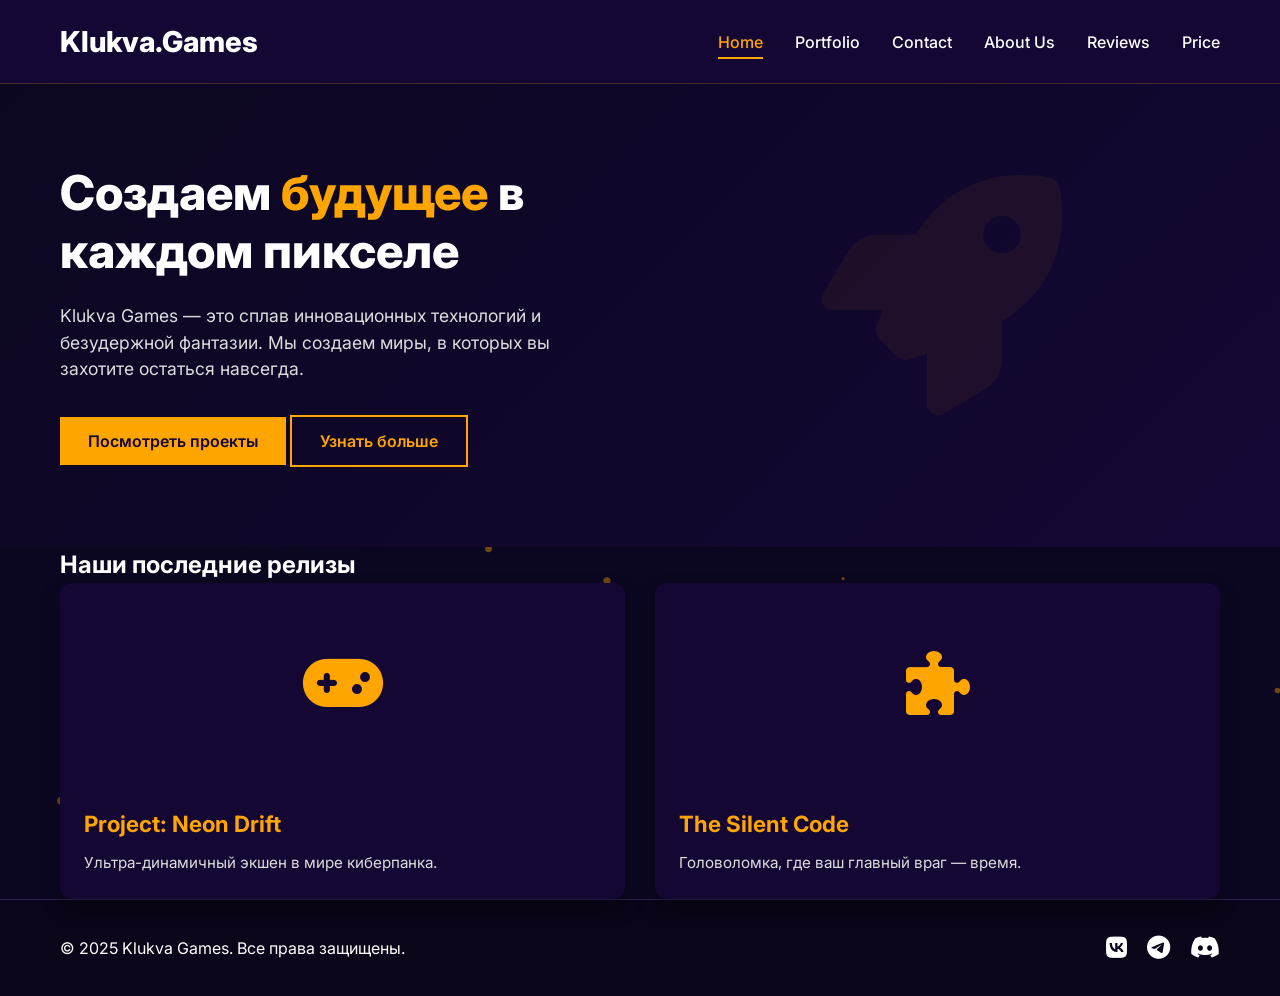
==== commit d42ddc8d: "pull example" ====
--- a/index.html
+++ b/index.html
@@ -126,6 +126,7 @@
                 });
             }
         }
+        
         function draw() {
             ctx.clearRect(0, 0, canvas.width, canvas.height);
             ctx.fillStyle = '#FFA500';
--- a/style.css
+++ b/style.css
@@ -1,4 +1,3 @@
-/* ========== Базовые настройки ========== */
 * {
     margin: 0;
     padding: 0;
@@ -29,7 +28,6 @@
     transition: all 0.3s ease;
 }
 
-/* Стиль для скролла (используется в index) */
 header.scrolled {
     padding: 12px 0;
     background-color: rgba(21, 7, 52, 0.95);
@@ -256,7 +254,6 @@
     font-size: 0.95rem;
 }
 
-/* Стили для цен (price.html) */
 .price {
     font-size: 1.8rem;
     font-weight: 700;
@@ -264,7 +261,7 @@
     margin: 1rem 0;
 }
 
-/* ========== Страница контактов ========== */
+/* ========== Страница контактов (обновлённая, с фишками) ========== */
 #contact-page {
     padding: 80px 0;
 }
@@ -272,65 +269,168 @@
 .contact-grid {
     display: grid;
     grid-template-columns: 1fr 1fr;
-    gap: 3rem;
-    background-color: #150734;
-    padding: 2rem;
-    border-radius: 20px;
+    gap: 40px;
+    align-items: start;
+}
+
+.contact-info {
+    background: rgba(21, 7, 52, 0.85);
+    backdrop-filter: blur(16px);
+    padding: 40px 36px;
+    border-radius: 28px;
+    border: 1px solid rgba(255, 165, 0, 0.3);
+    box-shadow: 0 20px 35px -8px rgba(0,0,0,0.5), 0 8px 12px -4px rgba(0,0,0,0.3);
+    transition: transform 0.25s, box-shadow 0.3s;
+    position: relative;
+    overflow: hidden;
+}
+
+.contact-info:hover {
+    transform: translateY(-4px);
+    box-shadow: 0 25px 40px -10px #00000080, 0 0 20px rgba(255, 165, 0, 0.3);
+    border-color: #FFA500;
+}
+
+.contact-info::before {
+    content: "🎮";
+    opacity: 0.08;
+    font-size: 120px;
+    position: absolute;
+    right: 20px;
+    bottom: 0px;
+    pointer-events: none;
 }
 
 .contact-info h2 {
-    font-size: 1.8rem;
-    margin-bottom: 1rem;
+    font-size: 2.2rem;
+    font-weight: 700;
+    margin-bottom: 18px;
+    color: #FFA500;
 }
 
 .contact-info p {
-    margin-bottom: 2rem;
-    color: #ccc;
+    color: #ddd;
+    font-size: 1.15rem;
+    margin-bottom: 40px;
+    border-left: 4px solid #FFA500;
+    padding-left: 22px;
 }
 
 .contact-details {
     display: flex;
     flex-direction: column;
-    gap: 1.5rem;
+    gap: 24px;
 }
 
 .contact-item {
     display: flex;
     align-items: center;
-    gap: 1rem;
-    font-size: 1.1rem;
+    gap: 20px;
+    padding: 16px 22px;
+    background: rgba(11, 7, 33, 0.6);
+    border-radius: 50px;
+    border: 1.5px solid rgba(255, 165, 0, 0.2);
+    backdrop-filter: blur(5px);
+    transition: all 0.2s;
+    box-shadow: 0 6px 12px rgba(0,0,0,0.2);
+}
+
+.contact-item:hover {
+    border-color: #FFA500;
+    background: rgba(21, 7, 52, 0.9);
+    box-shadow: 0 0 18px rgba(255, 165, 0, 0.3);
+    transform: scale(1.01);
 }
 
 .contact-item i {
-    font-size: 1.5rem;
-    color: #FFA500;
-    width: 30px;
+    font-size: 1.9rem;
+    width: 40px;
+    text-align: center;
+    color: #FFA500;
+    filter: drop-shadow(0 0 6px #FFA500);
+}
+
+.contact-item span {
+    font-size: 1.25rem;
+    font-weight: 500;
+    letter-spacing: 0.3px;
+    color: #fff;
+}
+
+.contact-form {
+    background: rgba(21, 7, 52, 0.85);
+    backdrop-filter: blur(16px);
+    padding: 40px 36px;
+    border-radius: 28px;
+    border: 1px solid rgba(255, 165, 0, 0.3);
+    box-shadow: 0 20px 35px -8px rgba(0,0,0,0.5);
 }
 
 .contact-form form {
     display: flex;
     flex-direction: column;
-    gap: 1rem;
+    gap: 24px;
 }
 
 .contact-form input,
 .contact-form textarea {
-    background-color: #0B0721;
-    border: 1px solid #2a2350;
-    padding: 12px;
+    background: rgba(11, 7, 33, 0.6);
+    border: 2px solid rgba(255, 165, 0, 0.2);
+    border-radius: 20px;
+    padding: 18px 22px;
+    font-size: 1.1rem;
     color: #fff;
-    border-radius: 8px;
-    font-family: inherit;
+    font-family: 'Inter', sans-serif;
+    transition: all 0.2s;
+    box-shadow: inset 0 4px 10px rgba(0,0,0,0.2);
+    outline: none;
 }
 
 .contact-form input:focus,
 .contact-form textarea:focus {
-    outline: none;
     border-color: #FFA500;
-}
-
-.contact-form button {
-    align-self: flex-start;
+    box-shadow: 0 0 18px rgba(255, 165, 0, 0.4), inset 0 2px 8px #0000004d;
+    background: #1a0e2a;
+}
+
+.contact-form input::placeholder,
+.contact-form textarea::placeholder {
+    color: #b5a6c9;
+    font-weight: 400;
+}
+
+.contact-form textarea {
+    resize: vertical;
+    min-height: 140px;
+}
+
+/* Специальная кнопка для контактов (градиентная, сохраняем фишку) */
+.contact-form .btn-glow {
+    background: linear-gradient(145deg, #FFA500, #cc8400);
+    border: none;
+    padding: 18px 28px;
+    font-size: 1.2rem;
+    font-weight: 700;
+    color: #150734;
+    border-radius: 60px;
+    cursor: pointer;
+    box-shadow: 0 12px 25px -5px rgba(255, 165, 0, 0.5), 0 0 0 2px rgba(255, 200, 100, 0.3);
+    transition: 0.2s;
+    border: 1px solid rgba(255, 210, 150, 0.6);
+    letter-spacing: 0.5px;
+    text-transform: uppercase;
+    margin-top: 10px;
+}
+
+.contact-form .btn-glow:hover {
+    background: linear-gradient(145deg, #ffb84d, #e69500);
+    box-shadow: 0 18px 30px -6px #ffb84d, 0 0 25px #FFA500;
+    transform: translateY(-3px);
+    border-color: #ffe2b3;
+}
+
+.contact-form .btn-glow:active {
+    transform: translateY(2px);
 }
 
 /* ========== Страница About ========== */
@@ -383,7 +483,6 @@
     opacity: 0.6;
 }
 
-/* Стили для истории (линия времени) */
 .history-container {
     position: relative;
     padding-left: 30px;
@@ -422,7 +521,6 @@
     z-index: 2;
 }
 
-/* ========== Спецэффекты для portfolio (радужная рамка) ========== */
 .rainbow-wrapper {
     position: relative;
     background: radial-gradient(circle at 10% 20%, #0a0f1f, #03050b);
@@ -454,14 +552,12 @@
     100% { background-position: 0% 50%; }
 }
 
-/* Стеклянные карточки для портфолио (если нужно) */
 .glass-card {
     background: rgba(18, 22, 45, 0.7);
     backdrop-filter: blur(10px);
     border: 1px solid rgba(255, 215, 120, 0.3);
 }
 
-/* ========== Эффекты появления (для index) ========== */
 .reveal {
     opacity: 0;
     transform: translateY(50px);
@@ -473,7 +569,6 @@
     transform: translateY(0);
 }
 
-/* ========== Canvas фон (index) ========== */
 #bg-canvas {
     position: fixed;
     top: 0;
@@ -485,7 +580,6 @@
     pointer-events: none;
 }
 
-/* ========== Footer ========== */
 footer {
     background-color: #0a0518;
     padding: 30px 0;
@@ -512,7 +606,7 @@
     color: #FFA500;
 }
 
-/* ========== Адаптивность ========== */
+/* ========== Адаптивность (общая) ========== */
 @media (max-width: 768px) {
     .hero-grid, .contact-grid, .about-content {
         grid-template-columns: 1fr;
@@ -559,6 +653,10 @@
     .history-container {
         margin-left: 0;
     }
+
+    .contact-grid {
+        gap: 30px;
+    }
 }
 
 @media (min-width: 769px) and (max-width: 1024px) {
@@ -684,4 +782,153 @@
 .more-reviews {
     text-align: center;
     margin: 3rem 0;
+}
+
+/* ========== Стили для карточек команды ========== */
+.team-grid {
+    display: flex;
+    flex-direction: column;
+    gap: 2rem;
+    margin-top: 2rem;
+}
+
+.team-card {
+    background-color: #150734;
+    border-radius: 24px;
+    padding: 1.8rem;
+    box-shadow: 0 8px 20px rgba(0,0,0,0.3);
+    transition: transform 0.3s, box-shadow 0.3s;
+    display: flex;
+    flex-wrap: wrap;
+    gap: 30px;
+    align-items: stretch;
+}
+
+.team-card:hover {
+    transform: translateY(-4px);
+    box-shadow: 0 20px 30px rgba(0,0,0,0.5);
+}
+
+.team-left {
+    width: 280px;
+    text-align: center;
+    flex-shrink: 0;
+}
+
+.team-avatar {
+    font-size: 4rem;
+    color: #FFA500;
+    margin-bottom: 1rem;
+}
+
+.team-left h3 {
+    font-size: 1.5rem;
+    margin-bottom: 0.25rem;
+    color: #FFA500;
+}
+
+.team-role {
+    font-weight: 600;
+    color: #aaa;
+    margin-bottom: 1rem;
+    letter-spacing: 0.5px;
+}
+
+.team-desc {
+    color: #ddd;
+    font-size: 0.9rem;
+    line-height: 1.5;
+    margin-bottom: 1.2rem;
+}
+
+.team-social {
+    margin-top: 0.8rem;
+    display: flex;
+    justify-content: center;
+    gap: 1rem;
+}
+
+.team-social a {
+    color: #fff;
+    font-size: 1.2rem;
+    transition: 0.3s;
+}
+
+.team-social a:hover {
+    color: #FFA500;
+}
+
+.team-right {
+    width: 580px;
+    flex-shrink: 0;
+    background: rgba(11, 7, 33, 0.5);
+    border-radius: 20px;
+    padding: 1rem 1.5rem 1.5rem 1.5rem;
+    backdrop-filter: blur(2px);
+}
+
+.skills-header {
+    margin-bottom: 1.5rem;
+    border-bottom: 2px solid rgba(255, 165, 0, 0.4);
+    padding-bottom: 0.75rem;
+}
+
+.skills-header h4 {
+    font-size: 1.3rem;
+    font-weight: 700;
+    color: #FFA500;
+    letter-spacing: -0.3px;
+}
+
+.skills-header .skills-sub {
+    font-size: 0.85rem;
+    color: #bbb;
+    margin-top: 4px;
+    font-weight: 500;
+}
+
+.skill-item {
+    margin-bottom: 1.2rem;
+}
+
+.skill-info {
+    display: flex;
+    justify-content: space-between;
+    font-size: 0.9rem;
+    font-weight: 500;
+    margin-bottom: 6px;
+}
+
+.skill-name {
+    color: #f0f0f0;
+}
+
+.skill-percent {
+    color: #FFA500;
+    font-weight: 600;
+}
+
+.skill-bar-bg {
+    background-color: #2a2350;
+    height: 8px;
+    border-radius: 10px;
+    overflow: hidden;
+}
+
+.skill-bar-fill {
+    background: linear-gradient(90deg, #FFA500, #FFB347);
+    width: 0%;
+    height: 100%;
+    border-radius: 10px;
+    transition: width 0.5s ease;
+}
+
+@media (max-width: 950px) {
+    .team-left, .team-right {
+        width: 100% !important;
+        flex-shrink: 1;
+    }
+    .team-card {
+        gap: 20px;
+    }
 }
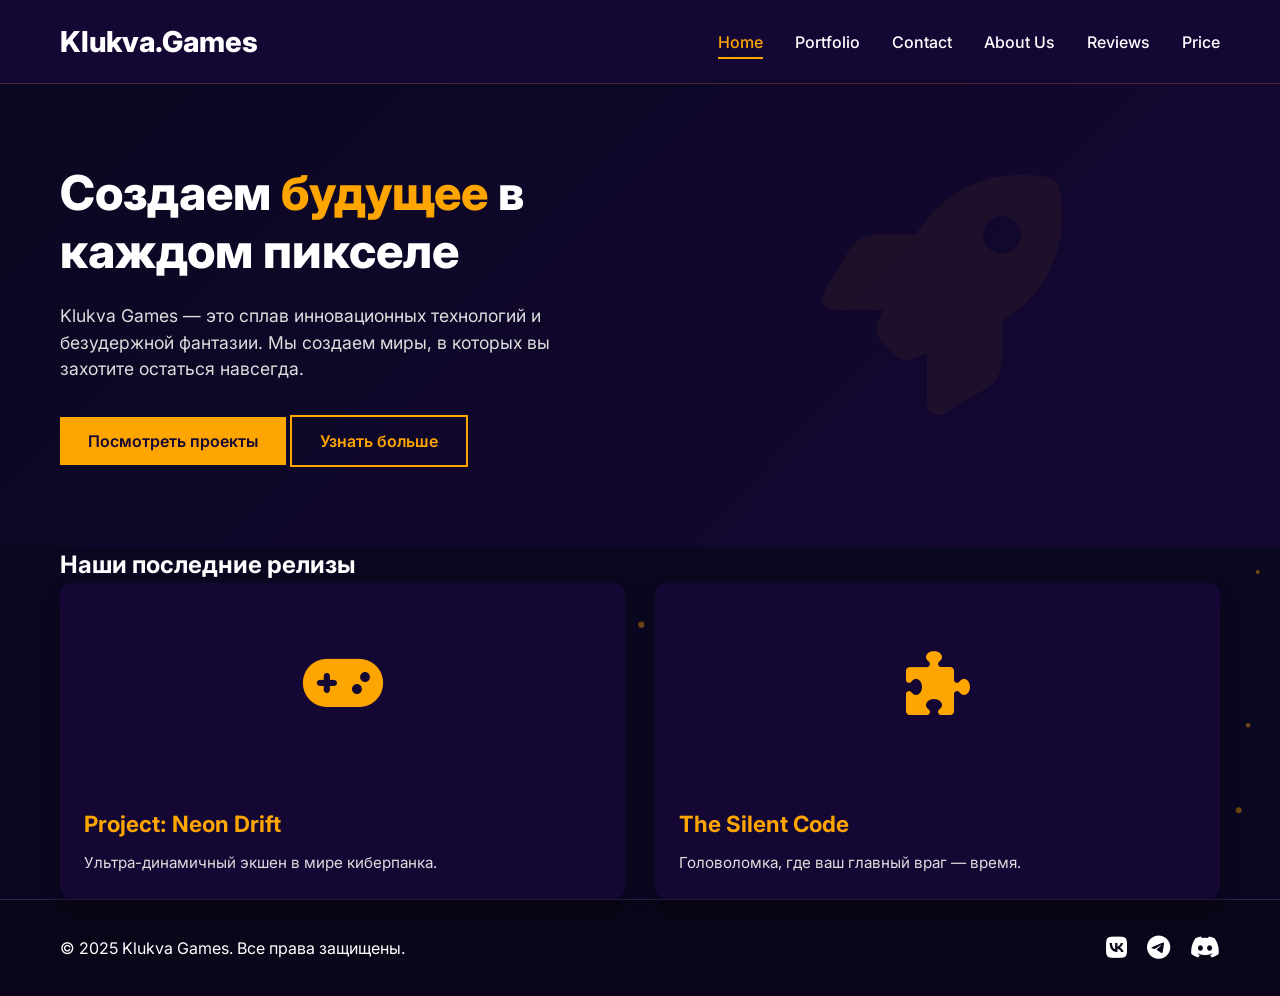
==== commit 7d953a5c: "Yandex Analytic Add" ====
--- a/index.html
+++ b/index.html
@@ -4,6 +4,21 @@
     <meta charset="UTF-8">
     <meta name="viewport" content="width=device-width, initial-scale=1.0">
     <title>Klukva Games | Геймдев нового поколения</title>
+
+    <!-- Yandex.Metrika counter -->
+    <script type="text/javascript">
+        (function(m,e,t,r,i,k,a){
+            m[i]=m[i]||function(){(m[i].a=m[i].a||[]).push(arguments)};
+            m[i].l=1*new Date();
+            for (var j = 0; j < document.scripts.length; j++) {if (document.scripts[j].src === r) { return; }}
+            k=e.createElement(t),a=e.getElementsByTagName(t)[0],k.async=1,k.src=r,a.parentNode.insertBefore(k,a)
+        })(window, document,'script','https://mc.yandex.ru/metrika/tag.js?id=109840281', 'ym');
+
+        ym(109840281, 'init', {ssr:true, webvisor:true, clickmap:true, ecommerce:"dataLayer", referrer: document.referrer, url: location.href, accurateTrackBounce:true, trackLinks:true});
+    </script>
+    <noscript><div><img src="https://mc.yandex.ru/watch/109840281" style="position:absolute; left:-9999px;" alt="" /></div></noscript>
+    <!-- /Yandex.Metrika counter -->
+
     <link rel="stylesheet" href="https://cdnjs.cloudflare.com/ajax/libs/font-awesome/6.0.0-beta3/css/all.min.css">
     <link href="https://fonts.googleapis.com/css2?family=Inter:wght@400;500;600;700;800&display=swap" rel="stylesheet">
     <link rel="stylesheet" href="style.css">
